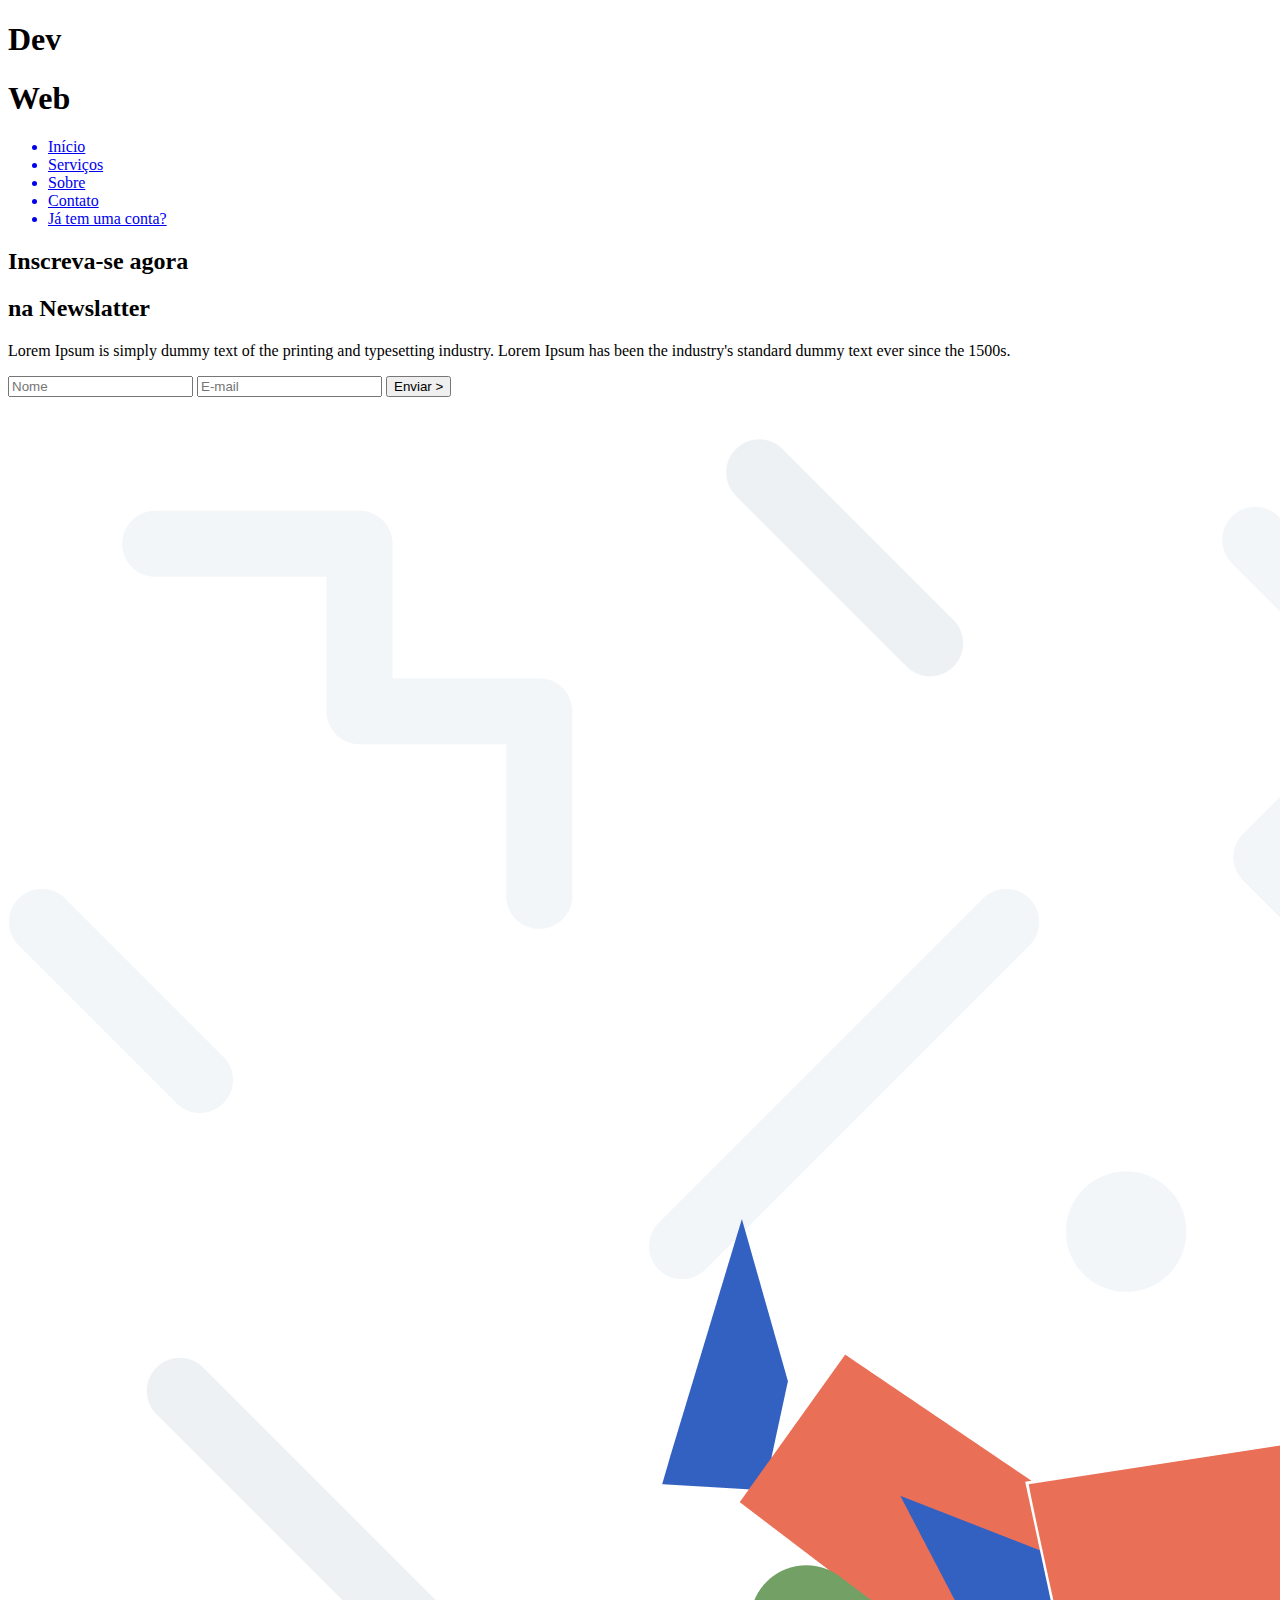
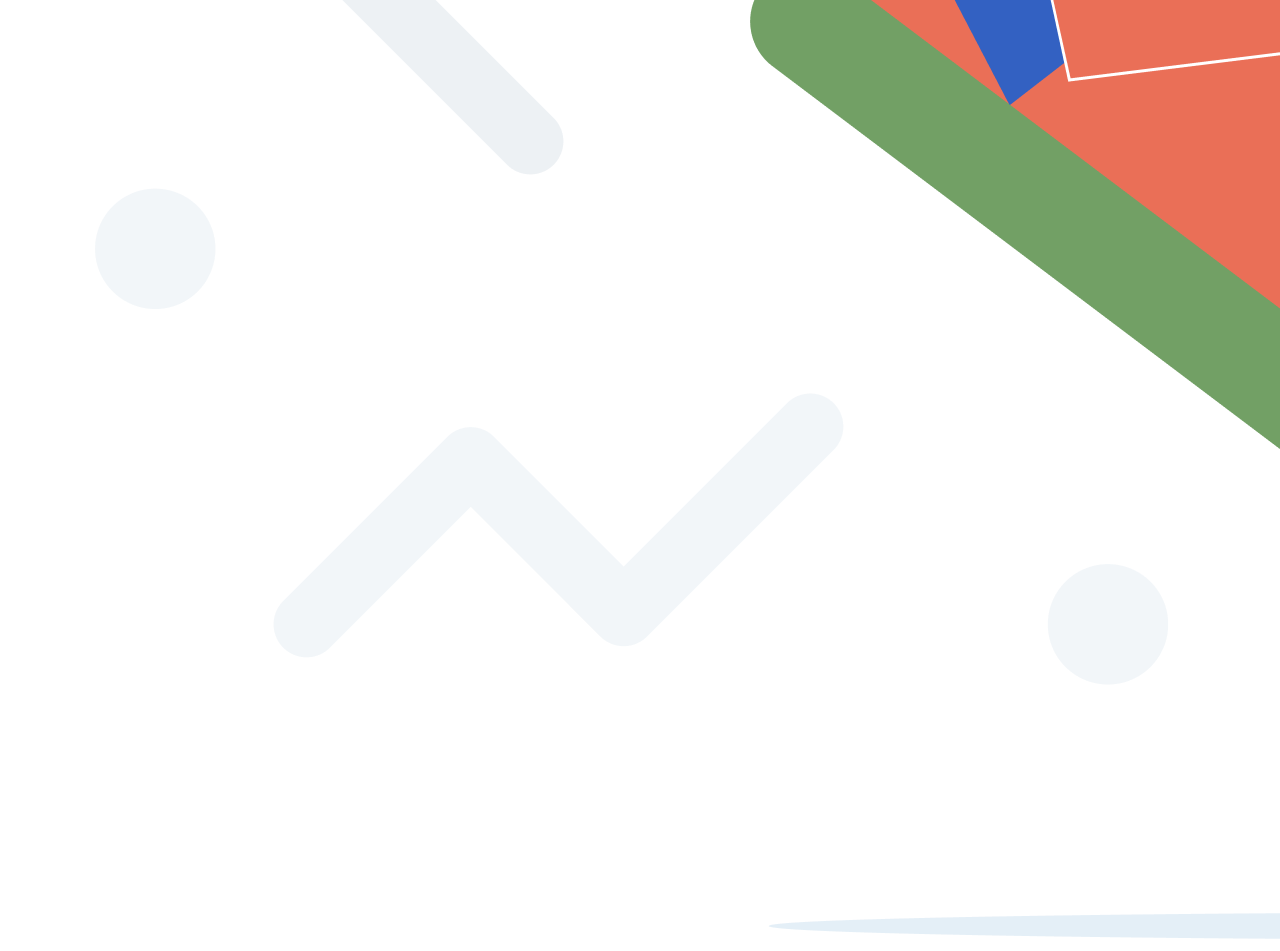
==== atividades/a4/index.html @ 9fc34201 "add files via upload" ====
<!DOCTYPE html>
<html lang="en">

<head>
    <meta charset="UTF-8">
    <meta http-equiv="X-UA-Compatible" content="IE=edge">
    <meta name="viewport" content="width=device-width, initial-scale=1.0">
    <link href="/styles/style.css" rel="stylesheet">
    <link href="/styles/fonts.css" rel="stylesheet">
    <link href="/styles/media.css" rel="stylesheet">
    <title>Landing Page</title>
</head>

<body>
    <header>
        <div id="title">
            <h1>Dev</h1>
            <h1>Web</h1>
        </div>

        <ul>
            <a href="#">
                <li>Início</li>
            </a>
            <a href="#">
                <li>Serviços</li>
            </a>
            <a href="#">
                <li>Sobre</li>
            </a>
            <a href="#">
                <li>Contato</li>
            </a>
            <a href="#" id="inscreva-se-btn">
                <li>Já tem uma conta?</li>
            </a>
        </ul>
    </header>

    <main>
        <aside>
            <h2><span>Inscreva-se agora</span></h2>
            <h2>na Newslatter</h2>
            <p>
                Lorem Ipsum is simply dummy text of the printing and typesetting industry. Lorem Ipsum has been the industry's standard dummy text ever since the 1500s.
            </p>
            <form>
                <input type="text" placeholder="Nome">
                <input type="email" placeholder="E-mail">
                <input type="submit" value="Enviar >">
            </form>
        </aside>

        <article>
            <img src="./components/images/Group 5.png" alt="mulher-roxa">
        </article>
    </main>

</body>

</html>
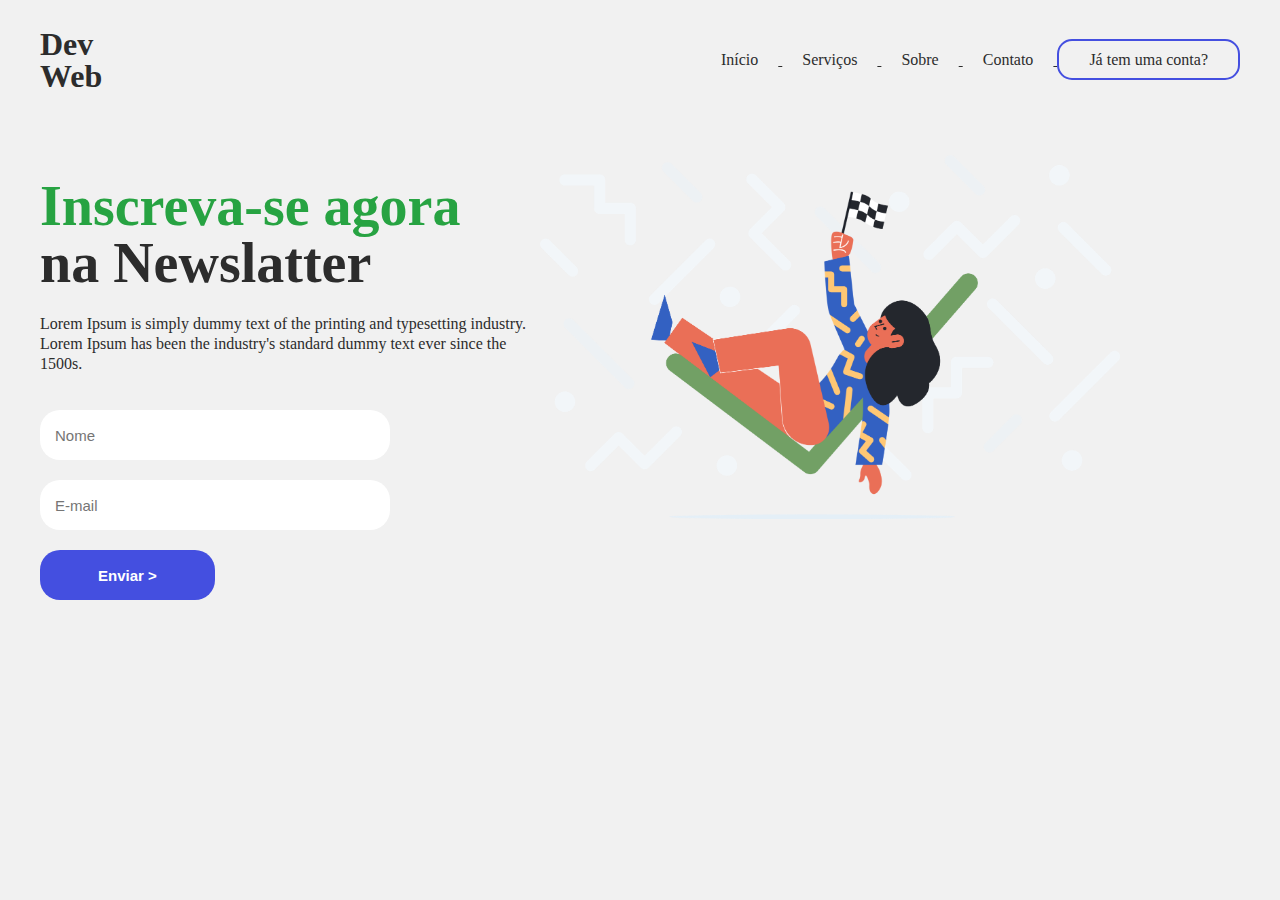
==== commit 45543f93: "Update index.html" ====
--- a/atividades/a4/index.html
+++ b/atividades/a4/index.html
@@ -5,7 +5,7 @@
     <meta charset="UTF-8">
     <meta http-equiv="X-UA-Compatible" content="IE=edge">
     <meta name="viewport" content="width=device-width, initial-scale=1.0">
-    <link href="/styles/style.css" rel="stylesheet">
+    <link href="/atividades/a4/styles/style.css" rel="stylesheet">
     <link href="/styles/fonts.css" rel="stylesheet">
     <link href="/styles/media.css" rel="stylesheet">
     <title>Landing Page</title>
@@ -58,4 +58,4 @@
 
 </body>
 
-</html>+</html>
--- a/atividades/a4/styles/style.css
+++ b/atividades/a4/styles/style.css
@@ -0,0 +1,109 @@
+body {
+  /* background-color: rgb(34, 34, 34); */
+  background-color: rgb(241, 241, 241);
+  color: white;
+  font-family: poppinsregular;
+  max-width: 1200px;
+  margin: 0 auto;
+  padding: 15px;
+}
+
+header {
+  display: flex;
+  flex-direction: row;
+  justify-content: space-between;
+  align-items: center;
+}
+
+#title {
+  flex-direction: column;
+  line-height: 10px;
+}
+
+li {
+  display: inline-block;
+  margin: 20px;
+}
+
+a {
+  /* color: white; */
+  color: rgb(44, 44, 44);
+}
+
+a:hover {
+  color: rgb(68, 79, 224);
+  transition: 0.3s all;
+}
+
+#inscreva-se-btn {
+  border: 2px solid rgb(68, 79, 224);
+  padding: 10px;
+  border-radius: 15px;
+}
+
+#inscreva-se-btn:hover {
+  /* background-color: rgb(132, 14, 201); */
+  background-color: rgb(68, 79, 224);
+  color: white;
+}
+
+h1 {
+  color: rgb(44, 44, 44);
+  font-weight: 600;
+}
+
+main {
+  display: flex;
+  flex-direction: row;
+  margin-top: 50px;
+}
+
+h2 {
+  color: rgb(44, 44, 44);
+  font-size: 56px;
+  line-height: 10px;
+  font-family: poppinsmedium;
+}
+
+span {
+  /* color: rgb(132, 14, 201); */
+  color: rgb(39, 163, 66);
+}
+
+p {
+  color: rgb(44, 44, 44);
+  line-height: 20px;
+  max-width: 500px;
+  font-family: poppinslight;
+}
+
+img {
+  width: 580px;
+}
+
+form {
+  display: flex;
+  flex-direction: column;
+  width: 70%;
+}
+
+form [type="submit"] {
+  height: 50px;
+  width: 50%;
+  /* background-color: rgb(132, 14, 201); */
+  background-color: rgb(68, 79, 224);
+  color: white;
+  font-weight: bold;
+}
+form [type="submit"]:hover {
+  cursor: pointer;
+}
+
+input {
+  margin-top: 20px;
+  height: 20px;
+  padding: 15px;
+  border-radius: 20px;
+  border: none;
+  font-size: 15px;
+}
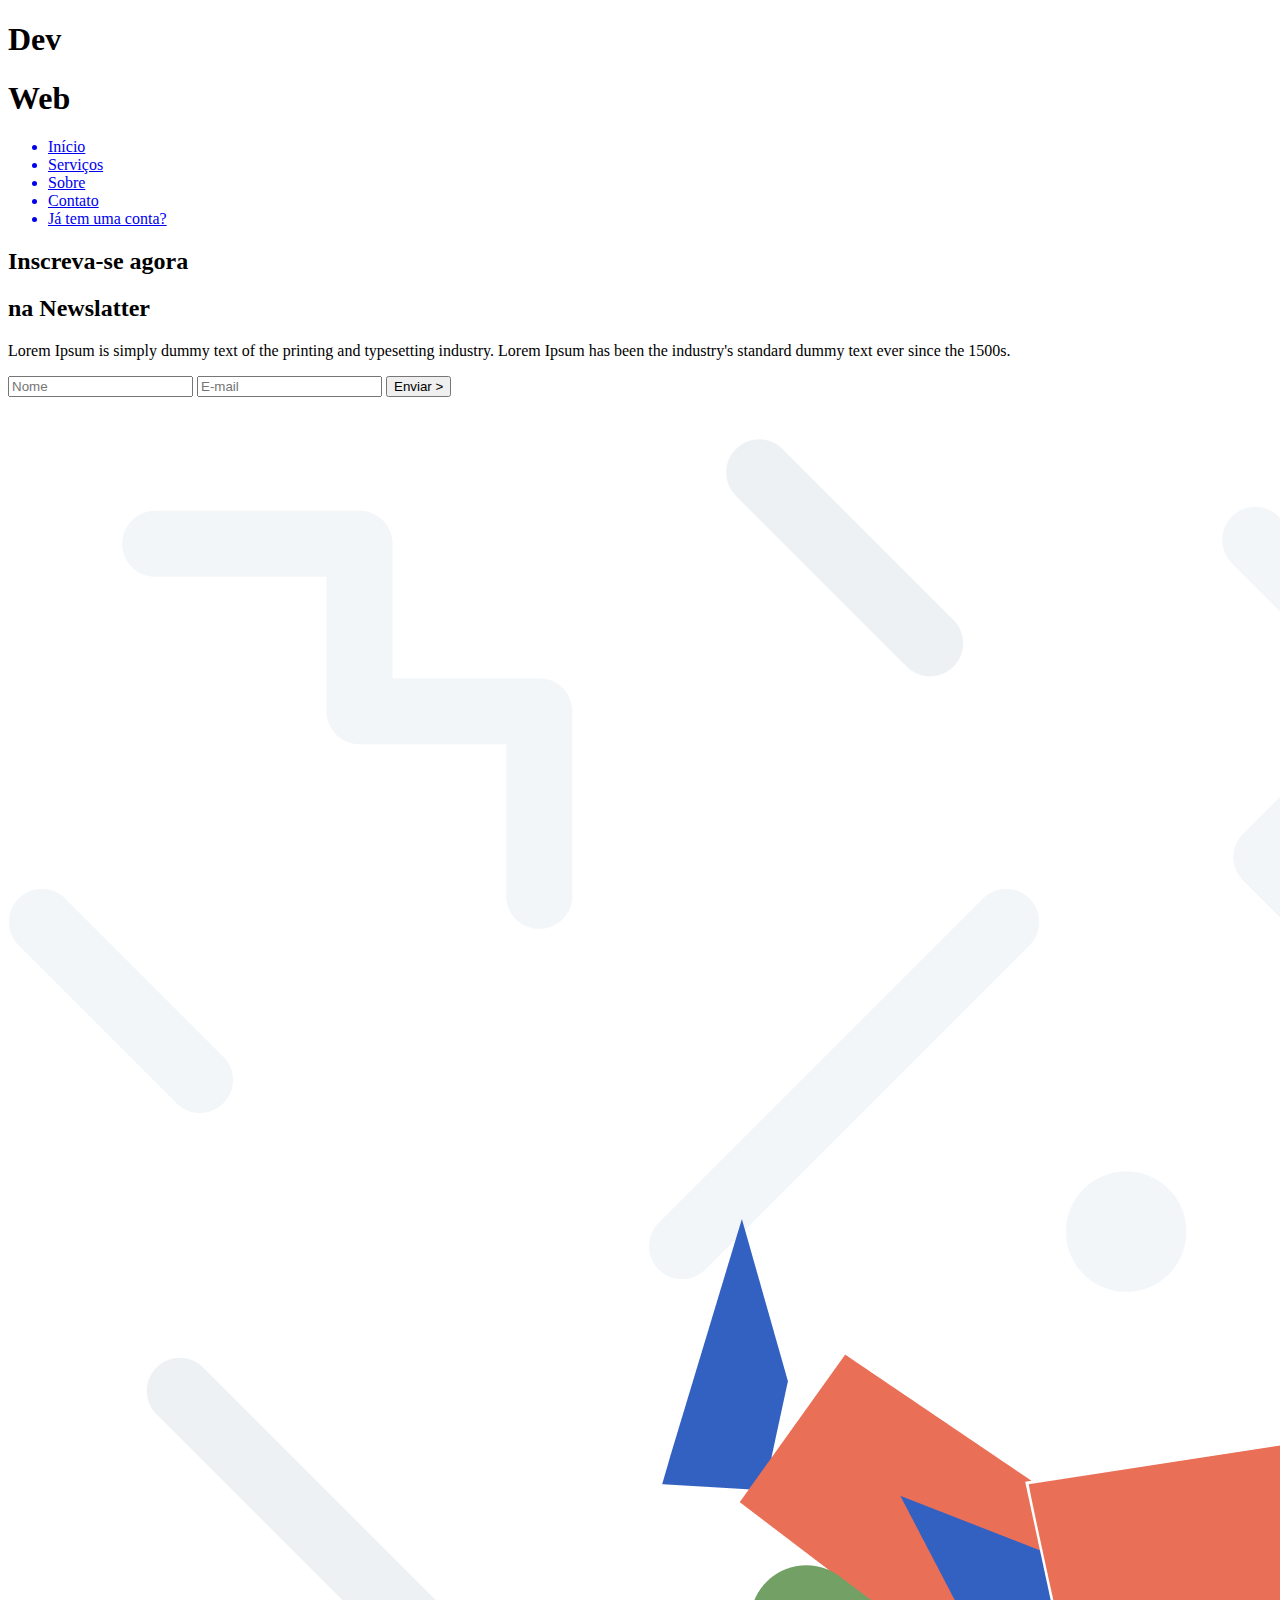
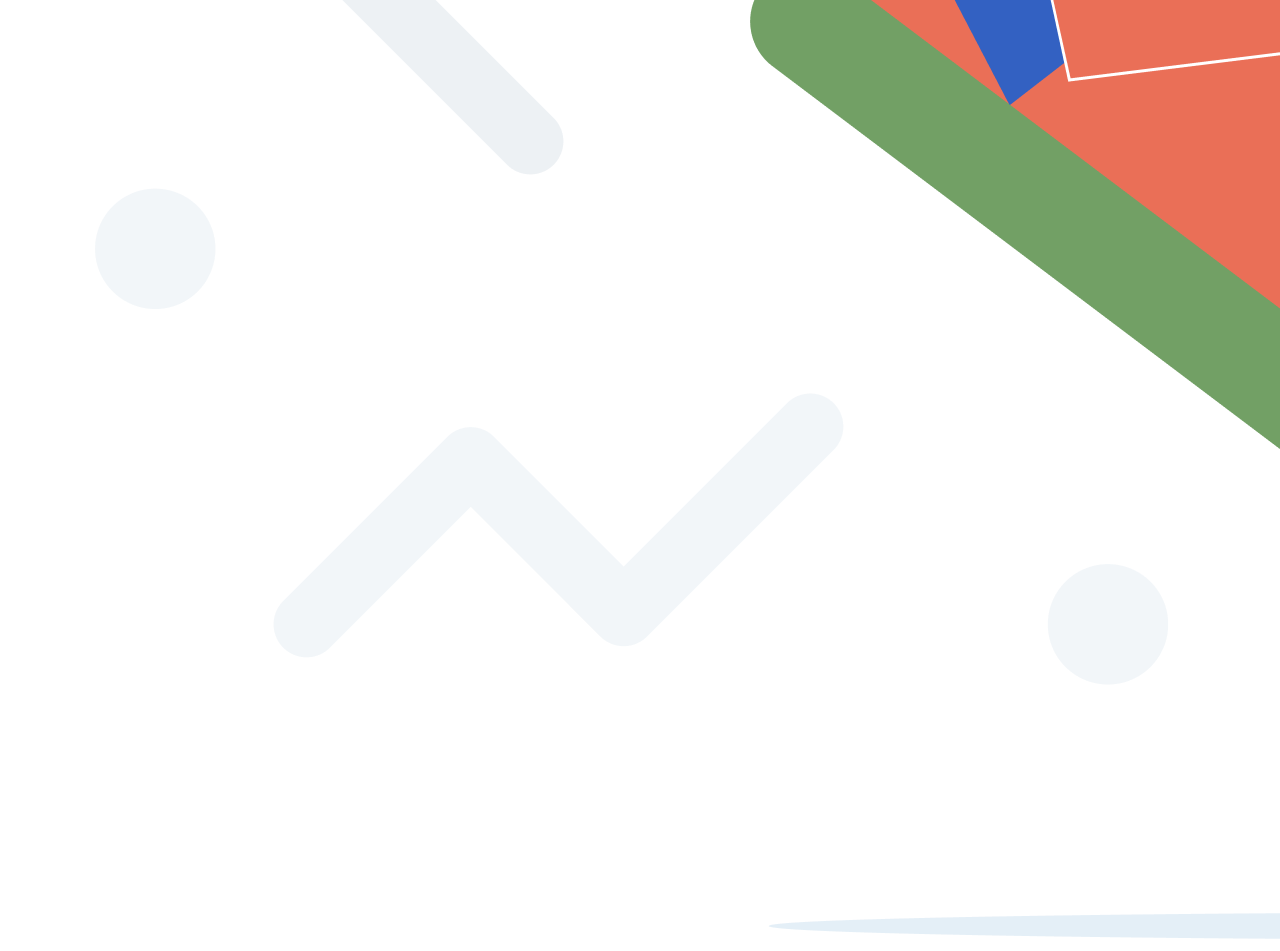
==== commit 9f07ff6b: "Update index.html" ====
--- a/atividades/a4/index.html
+++ b/atividades/a4/index.html
@@ -5,9 +5,9 @@
     <meta charset="UTF-8">
     <meta http-equiv="X-UA-Compatible" content="IE=edge">
     <meta name="viewport" content="width=device-width, initial-scale=1.0">
-    <link href="/atividades/a4/styles/style.css" rel="stylesheet">
-    <link href="/styles/fonts.css" rel="stylesheet">
-    <link href="/styles/media.css" rel="stylesheet">
+    <link href="/dw1a3/atividades/a4/styles/style.css" rel="stylesheet">
+    <link href="/dw1a3/atividades/a4/styles/fonts.css" rel="stylesheet">
+    <link href="/dw1a3/atividades/a4/styles/media.css" rel="stylesheet">
     <title>Landing Page</title>
 </head>
 
